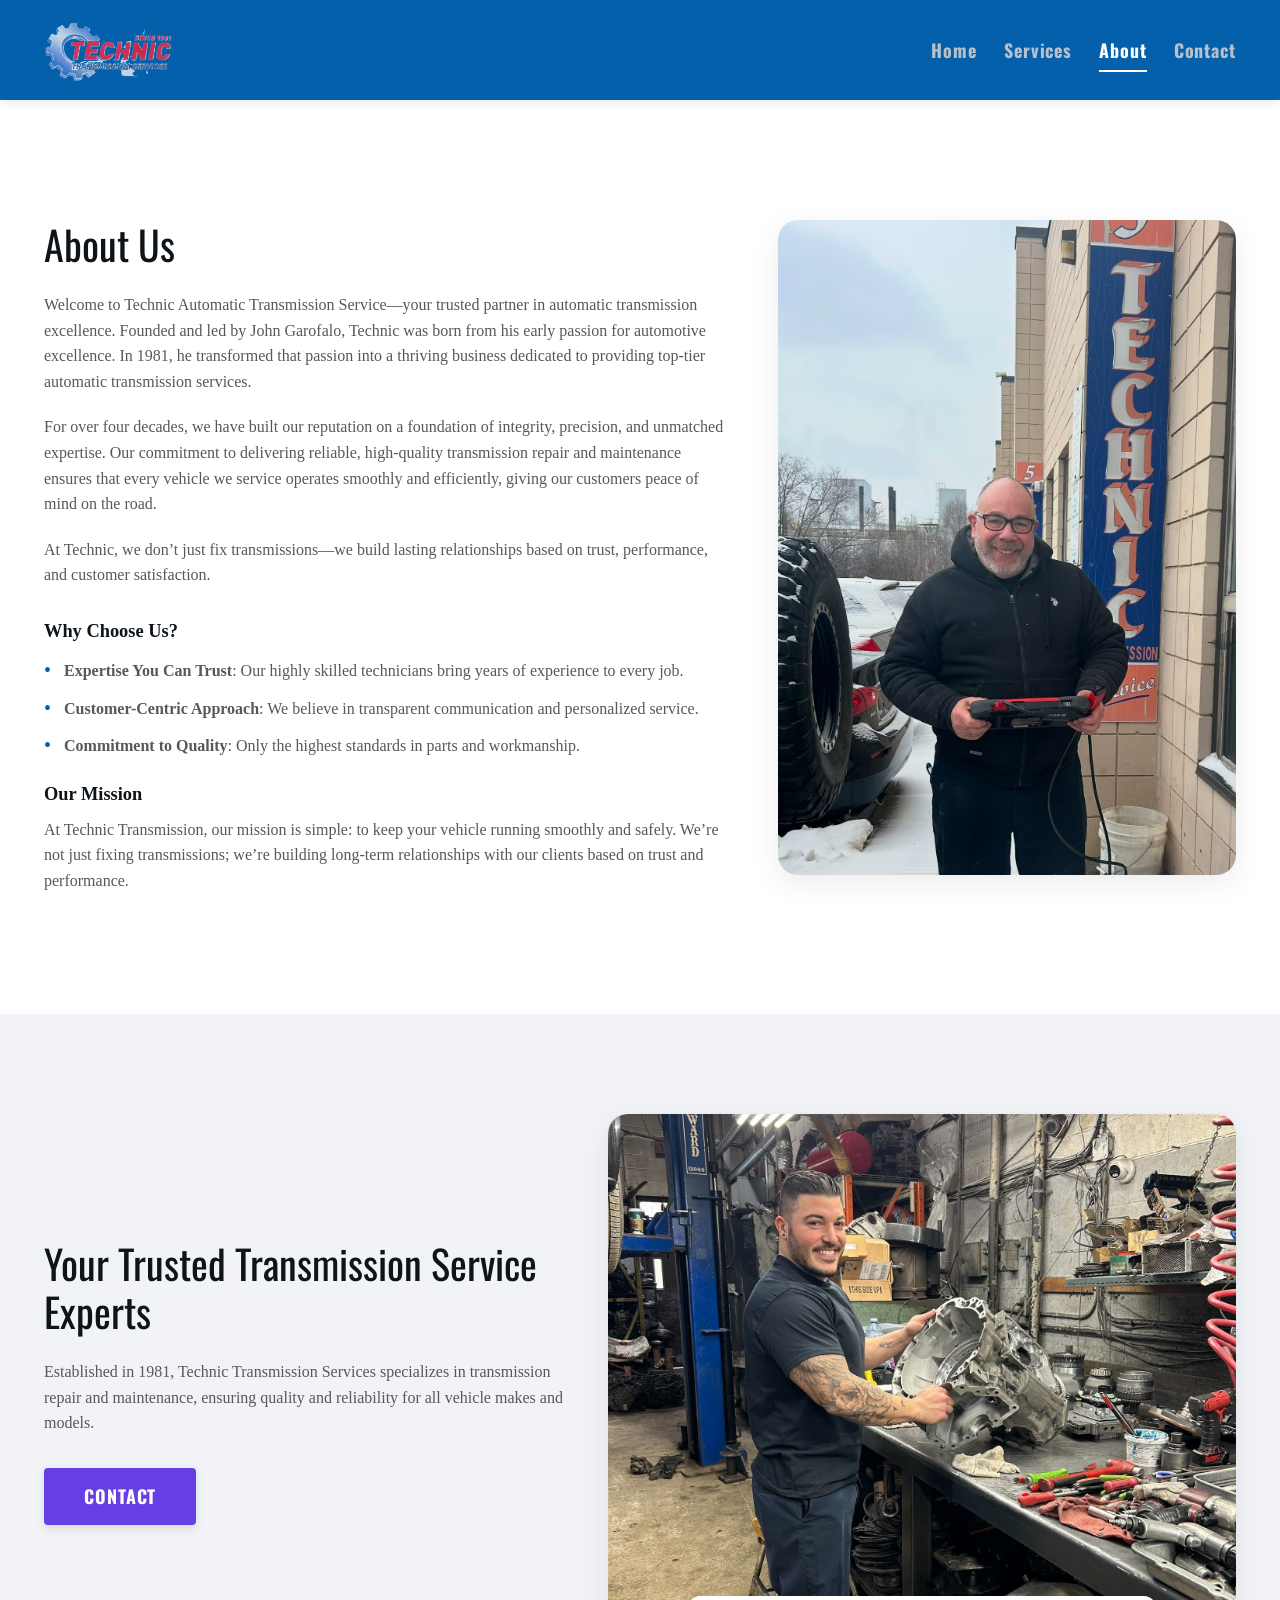
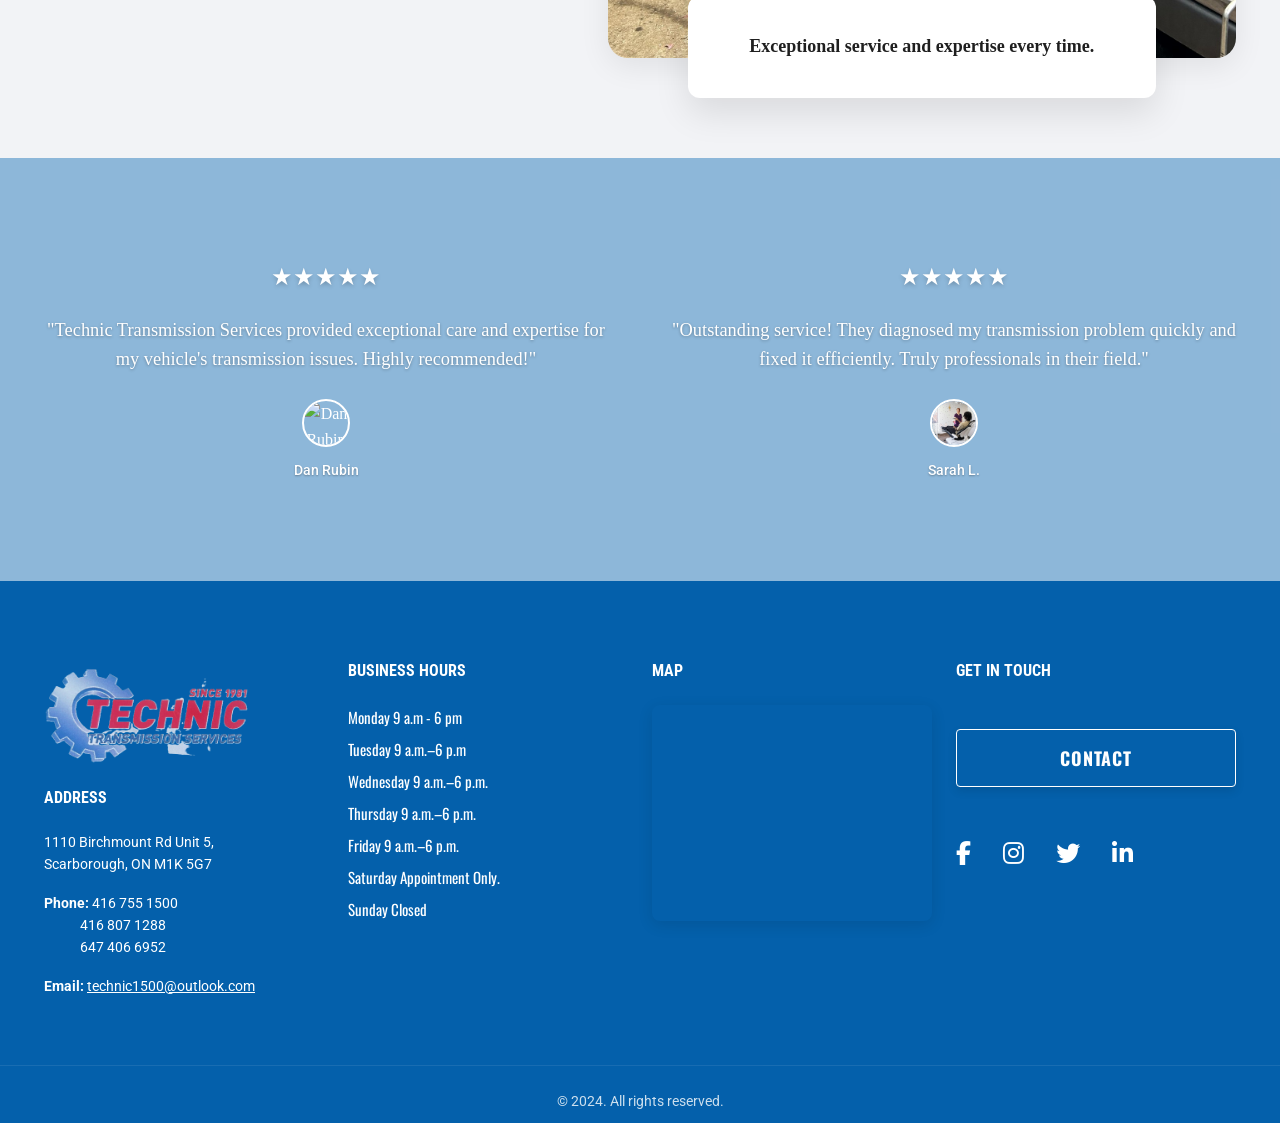
==== about.html @ 73900357 "Initial commit: Recreated technictransmission.com static clone with animations" ====
<!DOCTYPE html>
<html lang="en">
<head>
  <meta charset="utf-8">
  <meta name="viewport" content="width=device-width, initial-scale=1.0">
  <title>Expert Transmission Services Since 1981 - Technic Transmission</title>
  <meta name="description" content="Technic Transmission Services, established in 1981, specializes in transmission repair and maintenance. With decades of expertise, we ensure quality and reliability for all vehicle makes and models. Trust us for diagnostics, repairs, and full replacements.">
  <meta name="keywords" content="transmission services, automotive repair, quality maintenance">
  <link rel="canonical" href="https://technictransmission.com/about">
  
  <!-- Open Graph -->
  <meta property="og:url" content="https://technictransmission.com/about">
  <meta property="og:title" content="Expert Transmission Services Since 1981 - Technic Transmission">
  <meta property="og:description" content="Technic Transmission Services, established in 1981, specializes in transmission repair and maintenance. With decades of expertise, we ensure quality and reliability for all vehicle makes and models.">
  <meta property="og:type" content="website">
  <meta property="og:site_name" content="TECHNIC TRANSMISSION SERVICES">
  
  <!-- Font Awesome for Social Icons -->
  <link rel="stylesheet" href="https://cdnjs.cloudflare.com/ajax/libs/font-awesome/6.4.0/css/all.min.css">
  
  <!-- Stylesheets -->
  <link rel="stylesheet" href="css/style.css">
</head>
<body>

  <!-- Header Navigation -->
  <div class="header-wrapper">
    <header class="container">
      <a href="index.html" class="logo-link" id="nav-logo-link">
        <img src="assets/logo-technic-no-back-A1awnowZ25C1Ewwv.png" alt="TECHNIC TRANSMISSION SERVICES" class="logo">
      </a>
      <nav class="nav-desktop">
        <a href="index.html" id="nav-home">Home</a>
        <a href="services.html" id="nav-services">Services</a>
        <a href="about.html" class="active" id="nav-about">About</a>
        <a href="contact.html" id="nav-contact">Contact</a>
      </nav>
      <button class="mobile-nav-toggle" aria-label="Toggle Navigation" id="mobile-nav-toggle-btn">
        <span></span>
        <span></span>
        <span></span>
      </button>
    </header>
  </div>

  <!-- Mobile Navigation Drawer -->
  <div class="mobile-nav-drawer-overlay"></div>
  <div class="mobile-nav-drawer">
    <a href="index.html" id="mobile-nav-home">Home</a>
    <a href="services.html" id="mobile-nav-services">Services</a>
    <a href="about.html" class="active" id="mobile-nav-about">About</a>
    <a href="contact.html" id="mobile-nav-contact">Contact</a>
  </div>

  <!-- About Section (Main) -->
  <section class="section-padding block-light" style="margin-top: 20px;" id="about-us-sec">
    <div class="container about-section-grid reveal">
      <div class="about-content">
        <h3 id="about-title">About Us</h3>
        <p class="body" id="about-p-1">Welcome to Technic Automatic Transmission Service—your trusted partner in automatic transmission excellence. Founded and led by John Garofalo, Technic was born from his early passion for automotive excellence. In 1981, he transformed that passion into a thriving business dedicated to providing top-tier automatic transmission services.</p>
        <p class="body" id="about-p-2">For over four decades, we have built our reputation on a foundation of integrity, precision, and unmatched expertise. Our commitment to delivering reliable, high-quality transmission repair and maintenance ensures that every vehicle we service operates smoothly and efficiently, giving our customers peace of mind on the road.</p>
        <p class="body" id="about-p-3">At Technic, we don’t just fix transmissions—we build lasting relationships based on trust, performance, and customer satisfaction.</p>
        
        <h4 style="margin: 32px 0 16px; font-family: var(--font-body); font-weight: bold; font-size: 1.15rem;" id="why-choose-title">Why Choose Us?</h4>
        <ul id="why-choose-list">
          <li><strong>Expertise You Can Trust</strong>: Our highly skilled technicians bring years of experience to every job.</li>
          <li><strong>Customer-Centric Approach</strong>: We believe in transparent communication and personalized service.</li>
          <li><strong>Commitment to Quality</strong>: Only the highest standards in parts and workmanship.</li>
        </ul>
        
        <h4 style="margin: 24px 0 12px; font-family: var(--font-body); font-weight: bold; font-size: 1.15rem;" id="mission-title">Our Mission</h4>
        <p class="body" id="mission-p">At Technic Transmission, our mission is simple: to keep your vehicle running smoothly and safely. We’re not just fixing transmissions; we’re building long-term relationships with our clients based on trust and performance.</p>
      </div>
      <div class="about-image" id="about-img-box">
        <img src="assets/img_7250-AzG3MenNybFVEBEX.jpeg" alt="John Garofalo at Technic Automatic Transmission Service" id="about-img">
      </div>
    </div>
  </section>

  <!-- CTA Promo Section (Alternating Image: img_6449) -->
  <section class="section-padding block-grey" id="cta-promo-sec">
    <div class="container split-promo-section reveal">
      <div class="split-promo-left">
        <h3 id="promo-title">Your Trusted Transmission Service Experts</h3>
        <p id="promo-desc">Established in 1981, Technic Transmission Services specializes in transmission repair and maintenance, ensuring quality and reliability for all vehicle makes and models.</p>
        <div>
          <a href="contact.html" class="btn btn-accent" id="promo-contact-btn">Contact</a>
        </div>
      </div>
      <div class="split-promo-right" id="promo-img-box">
        <div class="split-promo-img-wrapper">
          <img src="assets/img_6449-AE0oZgbaqlcnMvZZ.jpeg" alt="Technic Transmission Service Gearbox Components" id="promo-img">
        </div>
        <div class="split-promo-overlay-card" id="promo-overlay-card">
          <h6 id="promo-overlay-text">Exceptional service and expertise every time.</h6>
        </div>
      </div>
    </div>
  </section>

  <!-- Testimonials Section -->
  <section class="section-padding testimonials-section" style="background-image: url('assets/generated-YanylOLv6pF3JOVj.png');" id="testimonials-sec">
    <div class="testimonials-overlay"></div>
    <div class="container testimonials-content reveal" id="testimonials-container">
      <div class="testimonial-item" id="testimonial-dan">
        <div class="testimonial-stars" id="testimonial-stars-dan">★★★★★</div>
        <p class="testimonial-text" id="testimonial-quote-dan">"Technic Transmission Services provided exceptional care and expertise for my vehicle's transmission issues. Highly recommended!"</p>
        <img src="assets/photo-1687891993617-ac3cf1e47c81" alt="Dan Rubin" class="testimonial-avatar" id="testimonial-avatar-dan">
        <div class="testimonial-author" id="testimonial-author-dan">Dan Rubin</div>
      </div>
      <div class="testimonial-item" id="testimonial-sarah">
        <div class="testimonial-stars" id="testimonial-stars-sarah">★★★★★</div>
        <p class="testimonial-text" id="testimonial-quote-sarah">"Outstanding service! They diagnosed my transmission problem quickly and fixed it efficiently. Truly professionals in their field."</p>
        <img src="assets/photo-1711397817860-743aa0dc0dc6" alt="Sarah L." class="testimonial-avatar" id="testimonial-avatar-sarah">
        <div class="testimonial-author" id="testimonial-author-sarah">Sarah L.</div>
      </div>
    </div>
  </section>

  <!-- Footer -->
  <footer class="footer-section" id="site-footer">
    <div class="container footer-grid">
      <!-- Col 1 -->
      <div class="footer-col" id="footer-col-1">
        <img src="assets/logo-technic-no-back-A1awnowZ25C1Ewwv.png" alt="TECHNIC TRANSMISSION SERVICES Logo" class="footer-logo" id="footer-logo-img">
        <h5>ADDRESS</h5>
        <div class="footer-address-col" id="footer-address-info">
          <p>1110 Birchmount Rd Unit 5,<br>Scarborough, ON M1K 5G7</p>
          <p style="margin-top: 16px;"><strong>Phone:</strong> 416 755 1500<br>&nbsp;&nbsp;&nbsp;&nbsp;&nbsp;&nbsp;&nbsp;&nbsp;&nbsp;&nbsp;&nbsp;&nbsp;416 807 1288<br>&nbsp;&nbsp;&nbsp;&nbsp;&nbsp;&nbsp;&nbsp;&nbsp;&nbsp;&nbsp;&nbsp;&nbsp;647 406 6952</p>
          <p style="margin-top: 16px;"><strong>Email:</strong> <a href="mailto:technic1500@outlook.com">technic1500@outlook.com</a></p>
        </div>
      </div>
      <!-- Col 2 -->
      <div class="footer-col footer-hours-col" id="footer-col-2">
        <h5>BUSINESS HOURS</h5>
        <p>Monday 9 a.m - 6 pm</p>
        <p>Tuesday 9 a.m.–6 p.m</p>
        <p>Wednesday 9 a.m.–6 p.m.</p>
        <p>Thursday 9 a.m.–6 p.m.</p>
        <p>Friday 9 a.m.–6 p.m.</p>
        <p>Saturday Appointment Only.</p>
        <p>Sunday Closed</p>
      </div>
      <!-- Col 3 -->
      <div class="footer-col" id="footer-col-3">
        <h5>MAP</h5>
        <div class="footer-map-col" id="footer-map-container">
          <iframe src="https://maps.google.com/maps?q=1110%20Birchmount%20Rd,%20Unit%205,Scarborough,ON%20M1K%205G7&t=m&z=13&ie=UTF8&output=embed" allowfullscreen="" loading="lazy" title="Technic Transmission Location Map"></iframe>
        </div>
      </div>
      <!-- Col 4 -->
      <div class="footer-col footer-social-btn-col" id="footer-col-4">
        <h5>GET IN TOUCH</h5>
        <a href="contact.html" class="btn btn-primary" style="width: 100%; border: 1px solid var(--color-white);" id="footer-contact-btn">Contact</a>
        <div class="footer-social-icons" style="margin-top: 24px;" id="footer-social-icons-box">
          <a href="#" aria-label="Facebook"><i class="fab fa-facebook-f"></i></a>
          <a href="#" aria-label="Instagram"><i class="fab fa-instagram"></i></a>
          <a href="#" aria-label="Twitter"><i class="fab fa-twitter"></i></a>
          <a href="#" aria-label="LinkedIn"><i class="fab fa-linkedin-in"></i></a>
        </div>
      </div>
    </div>
    <div class="footer-copyright" id="footer-copyright-bar">
      © 2024. All rights reserved.
    </div>
  </footer>

  <!-- Scripts -->
  <script src="js/script.js"></script>
</body>
</html>
---- css/style.css ----
/* Import Google Fonts */
@import url('https://fonts.googleapis.com/css2?family=Oswald:wght@400;500;700&family=Roboto+Condensed:wght@400;700&family=Roboto:wght@400;500;700&display=swap');

/* Color Variables and Typography */
:root {
  --color-blue: #0460ab;
  --color-blue-hover: #034b85;
  --color-light-blue: #b8c0cc;
  --color-primary: #673de6;
  --color-primary-hover: #5025d1;
  --color-dark: #0d141a;
  --color-gray: #56585e;
  --color-light-gray: #f2f3f6;
  --color-white: #ffffff;
  --color-border: #dadce0;
  
  --font-header: 'Oswald', sans-serif;
  --font-body: 'Georgia', serif;
  --font-ui: 'Roboto', sans-serif;
  --font-condensed: 'Roboto Condensed', sans-serif;
  
  --max-width: 1224px;
}

/* Reset and Global Styles */
* {
  box-sizing: border-box;
  margin: 0;
  padding: 0;
}

html {
  scroll-behavior: smooth;
}

body {
  font-family: var(--font-body);
  color: var(--color-gray);
  line-height: 1.6;
  background-color: var(--color-white);
  overflow-x: hidden;
}

h1, h2, h3, h4, h5, h6 {
  font-family: var(--font-header);
  color: var(--color-dark);
  font-weight: 400;
  line-height: 1.2;
}

h1 { font-size: 3rem; }
h2 { font-size: 2.5rem; }
h3 { font-size: 2.25rem; }
h4 { font-size: 1.75rem; }
h5 { font-size: 1.25rem; }
h6 { font-size: 1.1rem; }

a {
  text-decoration: none;
  color: inherit;
  transition: all 0.3s cubic-bezier(0.25, 0.8, 0.25, 1);
}

img {
  max-width: 100%;
  height: auto;
  display: block;
}

/* Scroll Reveal Base Classes */
.reveal {
  opacity: 0;
  transform: translateY(40px);
  transition: opacity 0.8s cubic-bezier(0.16, 1, 0.3, 1), transform 0.8s cubic-bezier(0.16, 1, 0.3, 1);
}

.reveal.visible {
  opacity: 1;
  transform: translateY(0);
}

.reveal-delay-1 { transition-delay: 0.1s; }
.reveal-delay-2 { transition-delay: 0.2s; }
.reveal-delay-3 { transition-delay: 0.3s; }

/* Layout Utilities */
.container {
  max-width: var(--max-width);
  margin: 0 auto;
  padding: 0 16px;
  width: 100%;
}

.section-padding {
  padding: 100px 0;
}

@media (max-width: 768px) {
  .section-padding {
    padding: 60px 16px;
  }
}

.text-center {
  text-align: center;
}

.text-left {
  text-align: left;
}

/* Sticky Header */
.header-wrapper {
  position: sticky;
  top: 0;
  z-index: 100;
  background-color: var(--color-blue);
  box-shadow: 0 2px 10px rgba(0, 0, 0, 0.1);
  transition: background-color 0.4s ease, height 0.4s ease;
}

header {
  height: 100px;
  display: flex;
  justify-content: space-between;
  align-items: center;
  transition: height 0.4s ease;
}

header .logo-link {
  display: flex;
  align-items: center;
}

header .logo {
  height: 64px;
  transition: height 0.4s ease, transform 0.3s ease;
}

header .logo:hover {
  transform: scale(1.05);
}

/* Nav Links */
nav.nav-desktop {
  display: flex;
  align-items: center;
  gap: 27px;
  height: 100%;
}

nav.nav-desktop a {
  font-family: var(--font-header);
  font-size: 18px;
  font-weight: 700;
  text-transform: none;
  color: var(--color-light-blue);
  letter-spacing: 0.05em;
  padding: 8px 0;
  position: relative;
}

nav.nav-desktop a:hover,
nav.nav-desktop a.active {
  color: var(--color-white);
}

nav.nav-desktop a::after {
  content: '';
  position: absolute;
  bottom: 0;
  left: 0;
  width: 0;
  height: 2px;
  background-color: var(--color-white);
  transition: width 0.3s cubic-bezier(0.25, 0.8, 0.25, 1);
}

nav.nav-desktop a:hover::after,
nav.nav-desktop a.active::after {
  width: 100%;
}

/* Mobile Nav Toggle */
.mobile-nav-toggle {
  display: none;
  background: none;
  border: none;
  cursor: pointer;
  padding: 8px;
  z-index: 200;
}

.mobile-nav-toggle span {
  display: block;
  width: 28px;
  height: 3px;
  background-color: var(--color-white);
  margin: 6px 0;
  transition: all 0.3s cubic-bezier(0.25, 0.8, 0.25, 1);
}

/* Hamburger menu open state */
.mobile-nav-toggle.open span:nth-child(1) {
  transform: translateY(9px) rotate(45deg);
}

.mobile-nav-toggle.open span:nth-child(2) {
  opacity: 0;
}

.mobile-nav-toggle.open span:nth-child(3) {
  transform: translateY(-9px) rotate(-45deg);
}

/* Mobile Nav Overlay Drawer */
.mobile-nav-drawer {
  position: fixed;
  top: 0;
  right: -100%;
  width: 75%;
  max-width: 320px;
  height: 100vh;
  background-color: var(--color-blue);
  z-index: 150;
  display: flex;
  flex-direction: column;
  padding: 120px 32px 40px;
  box-shadow: -5px 0 25px rgba(0,0,0,0.15);
  transition: right 0.4s cubic-bezier(0.16, 1, 0.3, 1);
}

.mobile-nav-drawer.open {
  right: 0;
}

.mobile-nav-drawer-overlay {
  position: fixed;
  top: 0;
  left: 0;
  width: 100vw;
  height: 100vh;
  background-color: rgba(0, 0, 0, 0.4);
  z-index: 140;
  opacity: 0;
  visibility: hidden;
  transition: all 0.3s ease;
}

.mobile-nav-drawer-overlay.open {
  opacity: 1;
  visibility: visible;
}

.mobile-nav-drawer a {
  font-family: var(--font-header);
  font-size: 24px;
  font-weight: 700;
  text-transform: uppercase;
  color: var(--color-light-blue);
  margin-bottom: 24px;
}

.mobile-nav-drawer a:hover,
.mobile-nav-drawer a.active {
  color: var(--color-white);
}

/* Responsive Header */
@media (max-width: 768px) {
  header {
    height: 76px;
  }
  header .logo {
    height: 36px;
  }
  nav.nav-desktop {
    display: none;
  }
  .mobile-nav-toggle {
    display: block;
  }
}

/* Premium Button Component */
.btn {
  display: inline-block;
  font-family: var(--font-header);
  font-size: 18px;
  font-weight: 700;
  text-transform: uppercase;
  padding: 14px 40px;
  border-radius: 4px;
  border: none;
  cursor: pointer;
  transition: all 0.3s cubic-bezier(0.25, 0.8, 0.25, 1);
  letter-spacing: 0.05em;
  text-align: center;
  position: relative;
  overflow: hidden;
  box-shadow: 0 4px 10px rgba(0,0,0,0.1);
  z-index: 1;
}

.btn-primary {
  background-color: var(--color-blue);
  color: var(--color-white);
}

.btn-primary::before {
  content: '';
  position: absolute;
  top: 0;
  left: 0;
  width: 100%;
  height: 100%;
  background: var(--color-blue-hover);
  z-index: -1;
  transform: scaleX(0);
  transform-origin: right;
  transition: transform 0.4s cubic-bezier(0.16, 1, 0.3, 1);
}

.btn-primary:hover {
  transform: translateY(-3px);
  box-shadow: 0 6px 15px rgba(0,0,0,0.15);
}

.btn-primary:hover::before {
  transform: scaleX(1);
  transform-origin: left;
}

.btn-accent {
  background-color: var(--color-primary);
  color: var(--color-white);
}

.btn-accent::before {
  content: '';
  position: absolute;
  top: 0;
  left: 0;
  width: 100%;
  height: 100%;
  background: var(--color-primary-hover);
  z-index: -1;
  transform: scaleX(0);
  transform-origin: right;
  transition: transform 0.4s cubic-bezier(0.16, 1, 0.3, 1);
}

.btn-accent:hover {
  transform: translateY(-3px);
  box-shadow: 0 6px 15px rgba(0,0,0,0.15);
}

.btn-accent:hover::before {
  transform: scaleX(1);
  transform-origin: left;
}

/* Forms */
.form-group {
  margin-bottom: 22px;
}

.form-label {
  display: block;
  font-family: var(--font-ui);
  font-size: 14px;
  font-weight: 500;
  margin-bottom: 6px;
  color: var(--color-dark);
}

.form-control {
  width: 100%;
  padding: 12px 16px;
  font-family: var(--font-ui);
  font-size: 15px;
  border: 1px solid var(--color-border);
  border-radius: 4px;
  background-color: var(--color-white);
  color: var(--color-dark);
  transition: border-color 0.3s ease, box-shadow 0.3s ease;
}

.form-control:focus {
  outline: none;
  border-color: var(--color-blue);
  box-shadow: 0 0 0 3px rgba(4, 96, 171, 0.15);
}

textarea.form-control {
  resize: vertical;
  min-height: 120px;
}

.form-error-msg {
  color: #ff3860;
  font-family: var(--font-ui);
  font-size: 12px;
  margin-top: 4px;
  display: none;
  animation: fadeIn 0.3s ease;
}

/* Form success card */
.form-success-card {
  display: none;
  background-color: var(--color-light-gray);
  border: 2px solid var(--color-blue);
  border-radius: 8px;
  padding: 40px;
  text-align: center;
  box-shadow: 0 10px 25px rgba(0,0,0,0.05);
  animation: scaleUp 0.4s cubic-bezier(0.16, 1, 0.3, 1) forwards;
}

.form-success-card h4 {
  margin-bottom: 12px;
  color: var(--color-blue);
}

/* General Layout Blocks */
.block-light {
  background-color: var(--color-white);
}

.block-grey {
  background-color: var(--color-light-gray);
}

/* 1. Hero Block styling (Home page) */
.hero-block {
  position: relative;
  background-size: cover;
  background-position: center;
  background-repeat: no-repeat;
  min-height: 776px;
  display: flex;
  flex-direction: column;
  justify-content: center;
}

.hero-overlay {
  position: absolute;
  top: 0;
  left: 0;
  width: 100%;
  height: 100%;
  background-color: rgba(0, 0, 0, 0.4); /* Overlay Opacity */
  z-index: 1;
}

.hero-content {
  position: relative;
  z-index: 2;
  text-align: center;
  color: var(--color-white);
  padding: 100px 0 200px;
  animation: fadeInDown 1s cubic-bezier(0.16, 1, 0.3, 1);
}

.hero-content h1 {
  font-size: 3.5rem;
  color: var(--color-white);
  margin-bottom: 24px;
  text-shadow: 0 2px 8px rgba(0,0,0,0.6);
  font-weight: 700;
  text-transform: uppercase;
  letter-spacing: 0.02em;
}

.hero-content .subtitle-1 {
  font-family: var(--font-header);
  font-size: 26px;
  font-weight: 500;
  text-transform: uppercase;
  margin-bottom: 12px;
  color: var(--color-white);
  text-shadow: 0 2px 4px rgba(0,0,0,0.6);
}

.hero-content .subtitle-2 {
  font-family: var(--font-header);
  font-size: 24px;
  font-weight: 500;
  text-transform: uppercase;
  color: var(--color-white);
  text-shadow: 0 2px 4px rgba(0,0,0,0.6);
}

/* Service box overlays in hero bottom */
.hero-cards-row {
  position: absolute;
  bottom: 0;
  left: 50%;
  transform: translate(-50%, 50%);
  width: 100%;
  max-width: var(--max-width);
  display: grid;
  grid-template-columns: repeat(3, 1fr);
  gap: 16px;
  padding: 0 16px;
  z-index: 5;
  animation: heroCardsFadeInUp 1s cubic-bezier(0.16, 1, 0.3, 1) 0.2s both;
}

.hero-card {
  background-color: var(--color-blue);
  color: var(--color-white);
  padding: 40px 32px;
  text-align: center;
  box-shadow: 0 10px 30px rgba(0,0,0,0.15);
  display: flex;
  flex-direction: column;
  justify-content: center;
  align-items: center;
  min-height: 174px;
  transition: transform 0.3s cubic-bezier(0.25, 0.8, 0.25, 1), box-shadow 0.3s ease;
  border-radius: 4px;
  cursor: default;
}

.hero-card:hover {
  transform: translateY(-8px);
  box-shadow: 0 15px 35px rgba(0,0,0,0.25);
  background-color: var(--color-blue-hover);
}

.hero-card h6 {
  font-size: 20px;
  font-weight: 700;
  text-transform: none;
  margin-bottom: 12px;
  color: var(--color-white);
  font-family: var(--font-header);
  transition: transform 0.3s ease;
}

.hero-card:hover h6 {
  transform: scale(1.05);
}

.hero-card p {
  font-family: var(--font-header);
  font-size: 15px;
  font-weight: 400;
  opacity: 0.9;
}

/* Adjust margins on section under hero due to cards overlap */
.section-under-hero {
  padding-top: 180px;
}

@media (max-width: 768px) {
  .hero-block {
    min-height: auto;
  }
  .hero-content {
    padding: 60px 16px 220px;
  }
  .hero-content h1 {
    font-size: 2.2rem;
  }
  .hero-content .subtitle-1,
  .hero-content .subtitle-2 {
    font-size: 18px;
  }
  .hero-cards-row {
    position: relative;
    transform: none;
    left: 0;
    grid-template-columns: 1fr;
    gap: 16px;
    padding: 0 16px;
    margin-top: -180px;
    margin-bottom: 40px;
    animation: fadeInUpMobile 1s cubic-bezier(0.16, 1, 0.3, 1) 0.2s both;
  }
  .section-under-hero {
    padding-top: 40px;
  }
}

/* 2. Split/Promotional Section with Image, Text and Overlay Shape Card */
.split-promo-section {
  display: flex;
  align-items: stretch;
  gap: 40px;
}

.split-promo-left {
  flex: 1;
  display: flex;
  flex-direction: column;
  justify-content: center;
}

.split-promo-left h3 {
  font-size: 2.5rem;
  margin-bottom: 24px;
}

.split-promo-left p {
  margin-bottom: 32px;
}

.split-promo-right {
  flex: 1.2;
  position: relative;
}

.split-promo-img-wrapper {
  width: 100%;
  height: 544px;
  border-radius: 20px;
  overflow: hidden;
  box-shadow: 0 8px 30px rgba(0,0,0,0.08);
}

.split-promo-img-wrapper img {
  width: 100%;
  height: 100%;
  object-fit: cover;
  transition: transform 0.6s cubic-bezier(0.25, 0.8, 0.25, 1);
}

.split-promo-right:hover .split-promo-img-wrapper img {
  transform: scale(1.04);
}

/* Floating White card */
.split-promo-overlay-card {
  position: absolute;
  bottom: -40px;
  left: 80px;
  right: 80px;
  background-color: var(--color-white);
  border-radius: 12px;
  padding: 40px;
  box-shadow: 0 15px 35px rgba(0,0,0,0.1);
  text-align: center;
  transition: transform 0.3s cubic-bezier(0.25, 0.8, 0.25, 1), box-shadow 0.3s ease;
}

.split-promo-right:hover .split-promo-overlay-card {
  transform: translateY(-5px);
  box-shadow: 0 20px 40px rgba(0,0,0,0.15);
}

.split-promo-overlay-card h6 {
  font-size: 18px;
  font-weight: 700;
  color: #1f1f1f;
  font-family: var(--font-body);
}

@media (max-width: 992px) {
  .split-promo-section {
    flex-direction: column;
    gap: 56px;
  }
  .split-promo-img-wrapper {
    height: 376px;
  }
  .split-promo-overlay-card {
    position: relative;
    bottom: 0;
    left: 0;
    right: 0;
    margin-top: -30px;
    padding: 30px 20px;
  }
}

/* 3. About Section (Home page / about.html) */
.about-section-grid {
  display: grid;
  grid-template-columns: 1.2fr 0.8fr;
  gap: 48px;
}

.about-content h3 {
  font-size: 2.5rem;
  margin-bottom: 24px;
}

.about-content p.body {
  margin-bottom: 20px;
}

.about-content strong {
  font-weight: 700;
}

.about-content ul {
  list-style: none;
  margin-bottom: 24px;
}

.about-content li {
  margin-bottom: 12px;
  padding-left: 20px;
  position: relative;
  transition: transform 0.2s ease;
}

.about-content li:hover {
  transform: translateX(4px);
}

.about-content li::before {
  content: '•';
  position: absolute;
  left: 0;
  color: var(--color-blue);
  font-size: 20px;
  line-height: 1;
  top: 2px;
}

.about-image {
  border-radius: 20px;
  overflow: hidden;
  height: 655px;
  box-shadow: 0 8px 30px rgba(0,0,0,0.08);
}

.about-image img {
  width: 100%;
  height: 100%;
  object-fit: cover;
  transition: transform 0.6s cubic-bezier(0.25, 0.8, 0.25, 1);
}

.about-image:hover img {
  transform: scale(1.03);
}

@media (max-width: 768px) {
  .about-section-grid {
    grid-template-columns: 1fr;
    gap: 32px;
  }
  .about-image {
    height: 376px;
  }
}

/* 4. Services Grid (2 Columns, Home Page / services.html) */
.services-section-intro {
  max-width: 650px;
  margin: 0 auto 56px;
  text-align: center;
}

.services-section-intro h3 {
  font-size: 2.5rem;
  margin-bottom: 16px;
}

.services-grid-2col {
  display: grid;
  grid-template-columns: 1fr 1fr;
  gap: 32px;
}

.service-card-2 {
  background-color: var(--color-white);
  border-radius: 12px;
  overflow: hidden;
  box-shadow: 0 4px 20px rgba(0,0,0,0.05);
  display: flex;
  flex-direction: column;
  transition: transform 0.3s cubic-bezier(0.25, 0.8, 0.25, 1), box-shadow 0.3s ease;
}

.service-card-2:hover {
  transform: translateY(-8px);
  box-shadow: 0 15px 35px rgba(0,0,0,0.1);
}

.service-card-2 img {
  height: 304px;
  width: 100%;
  object-fit: cover;
  transition: transform 0.6s cubic-bezier(0.25, 0.8, 0.25, 1);
}

.service-card-2:hover img {
  transform: scale(1.05);
}

.service-card-2-content {
  padding: 40px;
  text-align: center;
  flex-grow: 1;
}

.service-card-2-content h6 {
  font-size: 22px;
  font-weight: 700;
  margin-bottom: 16px;
  color: var(--color-dark);
  transition: color 0.3s ease;
}

.service-card-2:hover .service-card-2-content h6 {
  color: var(--color-blue);
}

.service-card-2-content p {
  color: var(--color-gray);
  font-size: 15px;
}

@media (max-width: 768px) {
  .services-grid-2col {
    grid-template-columns: 1fr;
    gap: 24px;
  }
  .service-card-2 img {
    height: 224px;
  }
  .service-card-2-content {
    padding: 24px;
  }
}

/* 5. Testimonial Section with Stars */
.testimonials-section {
  position: relative;
  background-size: cover;
  background-position: center;
  background-attachment: fixed;
  color: var(--color-white);
}

.testimonials-overlay {
  position: absolute;
  top: 0;
  left: 0;
  width: 100%;
  height: 100%;
  background-color: rgba(4, 96, 171, 0.45); /* Overlay opacity 45% with Header Blue */
  z-index: 1;
}

.testimonials-content {
  position: relative;
  z-index: 2;
  display: grid;
  grid-template-columns: 1fr 1fr;
  gap: 64px;
}

.testimonial-item {
  text-align: center;
  display: flex;
  flex-direction: column;
  align-items: center;
  transition: transform 0.3s cubic-bezier(0.25, 0.8, 0.25, 1);
}

.testimonial-item:hover {
  transform: scale(1.02);
}

.testimonial-stars {
  font-size: 24px;
  color: var(--color-white);
  margin-bottom: 20px;
  text-shadow: 0 2px 4px rgba(0,0,0,0.2);
}

.testimonial-text {
  font-family: var(--font-body);
  font-size: 1.15rem;
  margin-bottom: 24px;
  line-height: 1.6;
  text-shadow: 0 1px 3px rgba(0,0,0,0.3);
}

.testimonial-avatar {
  width: 48px;
  height: 48px;
  border-radius: 50%;
  object-fit: cover;
  margin-bottom: 12px;
  border: 2px solid var(--color-white);
  transition: transform 0.4s ease;
}

.testimonial-item:hover .testimonial-avatar {
  transform: rotate(10deg) scale(1.1);
}

.testimonial-author {
  font-family: var(--font-ui);
  font-weight: 500;
  font-size: 14px;
  text-shadow: 0 1px 2px rgba(0,0,0,0.3);
}

@media (max-width: 768px) {
  .testimonials-content {
    grid-template-columns: 1fr;
    gap: 48px;
  }
  .testimonial-avatar {
    width: 54px;
    height: 54px;
  }
}

/* 6. Gallery Section (Home page / services.html) */
.gallery-grid {
  display: grid;
  grid-template-columns: repeat(4, 1fr);
  gap: 24px;
  margin-top: 40px;
}

.gallery-item {
  height: 480px;
  border-radius: 15px;
  overflow: hidden;
  cursor: pointer;
  box-shadow: 0 4px 15px rgba(0,0,0,0.05);
  position: relative;
}

.gallery-item img {
  width: 100%;
  height: 100%;
  object-fit: cover;
  transition: transform 0.5s cubic-bezier(0.25, 0.8, 0.25, 1);
}

.gallery-item:hover img {
  transform: scale(1.06);
}

.gallery-overlay-hover {
  position: absolute;
  top: 0;
  left: 0;
  width: 100%;
  height: 100%;
  background-color: rgba(4, 96, 171, 0.35);
  opacity: 0;
  display: flex;
  justify-content: center;
  align-items: center;
  transition: opacity 0.3s ease;
}

/* Visual cue for lightbox zoom */
.gallery-overlay-hover::before {
  content: '\f00e';
  font-family: 'Font Awesome 6 Free';
  font-weight: 900;
  color: var(--color-white);
  font-size: 28px;
  transform: scale(0.6);
  transition: transform 0.3s cubic-bezier(0.175, 0.885, 0.32, 1.275);
}

.gallery-item:hover .gallery-overlay-hover {
  opacity: 1;
}

.gallery-item:hover .gallery-overlay-hover::before {
  transform: scale(1);
}

@media (max-width: 992px) {
  .gallery-grid {
    grid-template-columns: repeat(2, 1fr);
    gap: 16px;
  }
  .gallery-item {
    height: 200px;
  }
}

/* Lightbox Modal */
.lightbox-modal {
  position: fixed;
  top: 0;
  left: 0;
  width: 100vw;
  height: 100vh;
  background-color: rgba(0, 0, 0, 0.92);
  z-index: 500;
  display: flex;
  justify-content: center;
  align-items: center;
  opacity: 0;
  visibility: hidden;
  transition: opacity 0.3s ease, visibility 0.3s ease;
  backdrop-filter: blur(5px);
}

.lightbox-modal.open {
  opacity: 1;
  visibility: visible;
}

.lightbox-content {
  position: relative;
  max-width: 90%;
  max-height: 85%;
  transform: scale(0.9);
  transition: transform 0.4s cubic-bezier(0.16, 1, 0.3, 1);
}

.lightbox-modal.open .lightbox-content {
  transform: scale(1);
}

.lightbox-content img {
  max-width: 100%;
  max-height: 80vh;
  box-shadow: 0 15px 50px rgba(0,0,0,0.8);
  border-radius: 6px;
}

.lightbox-close {
  position: absolute;
  top: -48px;
  right: 0;
  color: var(--color-white);
  font-size: 36px;
  background: none;
  border: none;
  cursor: pointer;
  transition: transform 0.2s ease, color 0.2s ease;
}

.lightbox-close:hover {
  transform: scale(1.1) rotate(90deg);
  color: var(--color-light-blue);
}

/* 7. Footer Layout */
footer.footer-section {
  background-color: var(--color-blue);
  color: var(--color-white);
  padding: 80px 0 40px;
  font-family: var(--font-condensed);
}

.footer-grid {
  display: grid;
  grid-template-columns: 1fr 1fr 1fr 1fr;
  gap: 24px;
  margin-bottom: 56px;
}

.footer-col {
  display: flex;
  flex-direction: column;
}

.footer-logo {
  max-width: 208px;
  margin-bottom: 24px;
  transition: transform 0.3s ease;
}

.footer-logo:hover {
  transform: translateY(-3px);
}

.footer-col h5 {
  font-family: var(--font-condensed);
  font-size: 16px;
  font-weight: 700;
  margin-bottom: 24px;
  text-transform: uppercase;
  color: var(--color-white);
}

.footer-address-col p {
  font-family: var(--font-ui);
  font-size: 14px;
  margin-bottom: 12px;
}

.footer-address-col a {
  color: var(--color-white);
  text-decoration: underline;
}

.footer-address-col a:hover {
  color: var(--color-light-blue);
}

.footer-hours-col p {
  font-family: var(--font-header);
  font-size: 15px;
  font-weight: 400;
  margin-bottom: 8px;
}

.footer-map-col {
  border-radius: 8px;
  overflow: hidden;
  height: 216px;
  box-shadow: 0 4px 15px rgba(0,0,0,0.1);
  transition: transform 0.3s ease;
}

.footer-map-col:hover {
  transform: scale(1.02);
}

.footer-map-col iframe {
  width: 100%;
  height: 100%;
  border: 0;
}

.footer-social-btn-col {
  display: flex;
  flex-direction: column;
  gap: 24px;
  align-items: flex-start;
}

.footer-social-icons {
  display: flex;
  gap: 32px;
}

.footer-social-icons a {
  color: var(--color-white);
  font-size: 24px;
  transition: transform 0.3s cubic-bezier(0.25, 0.8, 0.25, 1), color 0.3s ease;
}

.footer-social-icons a:hover {
  color: var(--color-light-blue);
  transform: translateY(-4px) scale(1.1);
}

.footer-copyright {
  border-top: 1px solid rgba(255, 255, 255, 0.1);
  padding-top: 24px;
  text-align: center;
  font-family: var(--font-ui);
  font-size: 14px;
  opacity: 0.8;
}

@media (max-width: 992px) {
  .footer-grid {
    grid-template-columns: repeat(2, 1fr);
    gap: 40px;
  }
}

@media (max-width: 768px) {
  footer.footer-section {
    padding: 40px 16px 24px;
  }
  .footer-grid {
    grid-template-columns: 1fr;
    gap: 32px;
    text-align: center;
  }
  .footer-col {
    align-items: center;
  }
  .footer-logo {
    margin: 0 auto 24px;
  }
  .footer-social-btn-col {
    align-items: center;
  }
}

/* 8. Services Page (services.html) specific styling */
.services-hero {
  background-size: cover;
  background-position: center;
  height: 480px;
  display: flex;
  flex-direction: column;
  justify-content: center;
  position: relative;
  text-align: center;
  color: var(--color-white);
}

.services-hero-overlay {
  position: absolute;
  top: 0;
  left: 0;
  width: 100%;
  height: 100%;
  background-color: rgba(4, 96, 171, 0.35); /* overlay opacity 0.35 */
  z-index: 1;
}

.services-hero-content {
  position: relative;
  z-index: 2;
  animation: fadeInDown 0.8s cubic-bezier(0.16, 1, 0.3, 1);
}

.services-hero-content h1 {
  color: var(--color-white);
  margin-bottom: 16px;
  font-family: var(--font-body);
}

.services-hero-content p {
  max-width: 503px;
  margin: 0 auto;
  font-size: 18px;
}

/* 3-column Service Box grid */
.services-overview-grid {
  display: grid;
  grid-template-columns: repeat(3, 1fr);
  gap: 16px;
}

.services-overview-card {
  background-color: var(--color-white);
  border-radius: 12px;
  box-shadow: 0 4px 20px rgba(0,0,0,0.05);
  display: flex;
  flex-direction: column;
  overflow: hidden;
  transition: transform 0.3s cubic-bezier(0.25, 0.8, 0.25, 1), box-shadow 0.3s ease;
}

.services-overview-card:hover {
  transform: translateY(-8px);
  box-shadow: 0 15px 35px rgba(0,0,0,0.12);
}

.services-overview-card img {
  height: 304px;
  width: 100%;
  object-fit: cover;
  transition: transform 0.6s cubic-bezier(0.25, 0.8, 0.25, 1);
}

.services-overview-card:hover img {
  transform: scale(1.04);
}

.services-overview-card-content {
  padding: 40px 30px;
  text-align: left;
  flex-grow: 1;
}

.services-overview-card-content h6 {
  font-size: 20px;
  font-weight: 700;
  margin-bottom: 16px;
  color: var(--color-dark);
  transition: color 0.3s ease;
}

.services-overview-card:hover .services-overview-card-content h6 {
  color: var(--color-blue);
}

.services-overview-card-content p {
  color: var(--color-gray);
  font-size: 15px;
}

@media (max-width: 992px) {
  .services-overview-grid {
    grid-template-columns: 1fr;
    gap: 24px;
  }
}

/* Detailed alternating services grid */
.services-detailed-row {
  display: flex;
  align-items: center;
  gap: 48px;
  margin-bottom: 80px;
}

.services-detailed-row:slice(even) {
  flex-direction: row-reverse;
}

.services-detailed-media {
  flex: 1.2;
  border-radius: 12px;
  overflow: hidden;
  height: 360px;
  box-shadow: 0 6px 20px rgba(0,0,0,0.05);
}

.services-detailed-media img {
  width: 100%;
  height: 100%;
  object-fit: cover;
}

.services-detailed-desc {
  flex: 1.8;
}

.services-detailed-desc h5 {
  font-size: 22px;
  font-weight: 700;
  margin-bottom: 16px;
  color: var(--color-dark);
}

.services-detailed-desc p {
  font-size: 16px;
}

@media (max-width: 768px) {
  .services-detailed-row,
  .services-detailed-row:nth-child(even) {
    flex-direction: column;
    gap: 24px;
    margin-bottom: 48px;
  }
  .services-detailed-media {
    width: 100%;
    height: 240px;
  }
  .services-detailed-desc {
    text-align: center;
  }
}

/* 9. Contact Page Layout */
.contact-grid {
  display: grid;
  grid-template-columns: 1fr 1.2fr;
  gap: 64px;
}

.contact-info {
  animation: fadeInLeft 0.8s cubic-bezier(0.16, 1, 0.3, 1);
}

.contact-info h1 {
  font-size: 3.5rem;
  margin-bottom: 16px;
}

.contact-info .lead {
  font-size: 16px;
  color: var(--color-gray);
  margin-bottom: 40px;
}

.contact-detail-row {
  display: flex;
  margin-bottom: 24px;
  transition: transform 0.2s ease;
}

.contact-detail-row:hover {
  transform: translateX(4px);
}

.contact-detail-label {
  flex: 0 0 100px;
  font-family: var(--font-body);
  font-size: 16px;
  font-weight: 700;
  color: var(--color-dark);
}

.contact-detail-value {
  flex-grow: 1;
  font-family: var(--font-body);
  font-size: 15px;
}

.contact-form-container {
  background-color: var(--color-white);
  border-radius: 8px;
  padding: 24px;
  animation: fadeInRight 0.8s cubic-bezier(0.16, 1, 0.3, 1);
}

@media (max-width: 768px) {
  .contact-grid {
    grid-template-columns: 1fr;
    gap: 40px;
  }
  .contact-info {
    text-align: left;
  }
  .contact-detail-row {
    flex-direction: column;
    gap: 4px;
  }
  .contact-detail-label {
    flex: none;
  }
  .contact-form-container {
    padding: 0;
  }
}

/* Keyframe Animations */
@keyframes fadeIn {
  from { opacity: 0; }
  to { opacity: 1; }
}

@keyframes fadeInDown {
  from { opacity: 0; transform: translateY(-30px); }
  to { opacity: 1; transform: translateY(0); }
}

@keyframes fadeInUp {
  from { opacity: 0; transform: translateY(30px); }
  to { opacity: 1; transform: translateY(0); }
}

@keyframes fadeInLeft {
  from { opacity: 0; transform: translateX(-30px); }
  to { opacity: 1; transform: translateX(0); }
}

@keyframes fadeInRight {
  from { opacity: 0; transform: translateX(30px); }
  to { opacity: 1; transform: translateX(0); }
}

@keyframes scaleUp {
  from { opacity: 0; transform: scale(0.95); }
  to { opacity: 1; transform: scale(1); }
}

@keyframes heroCardsFadeInUp {
  from {
    opacity: 0;
    transform: translate(-50%, calc(50% + 30px));
  }
  to {
    opacity: 1;
    transform: translate(-50%, 50%);
  }
}

@keyframes fadeInUpMobile {
  from {
    opacity: 0;
    transform: translateY(30px);
  }
  to {
    opacity: 1;
    transform: translateY(0);
  }
}
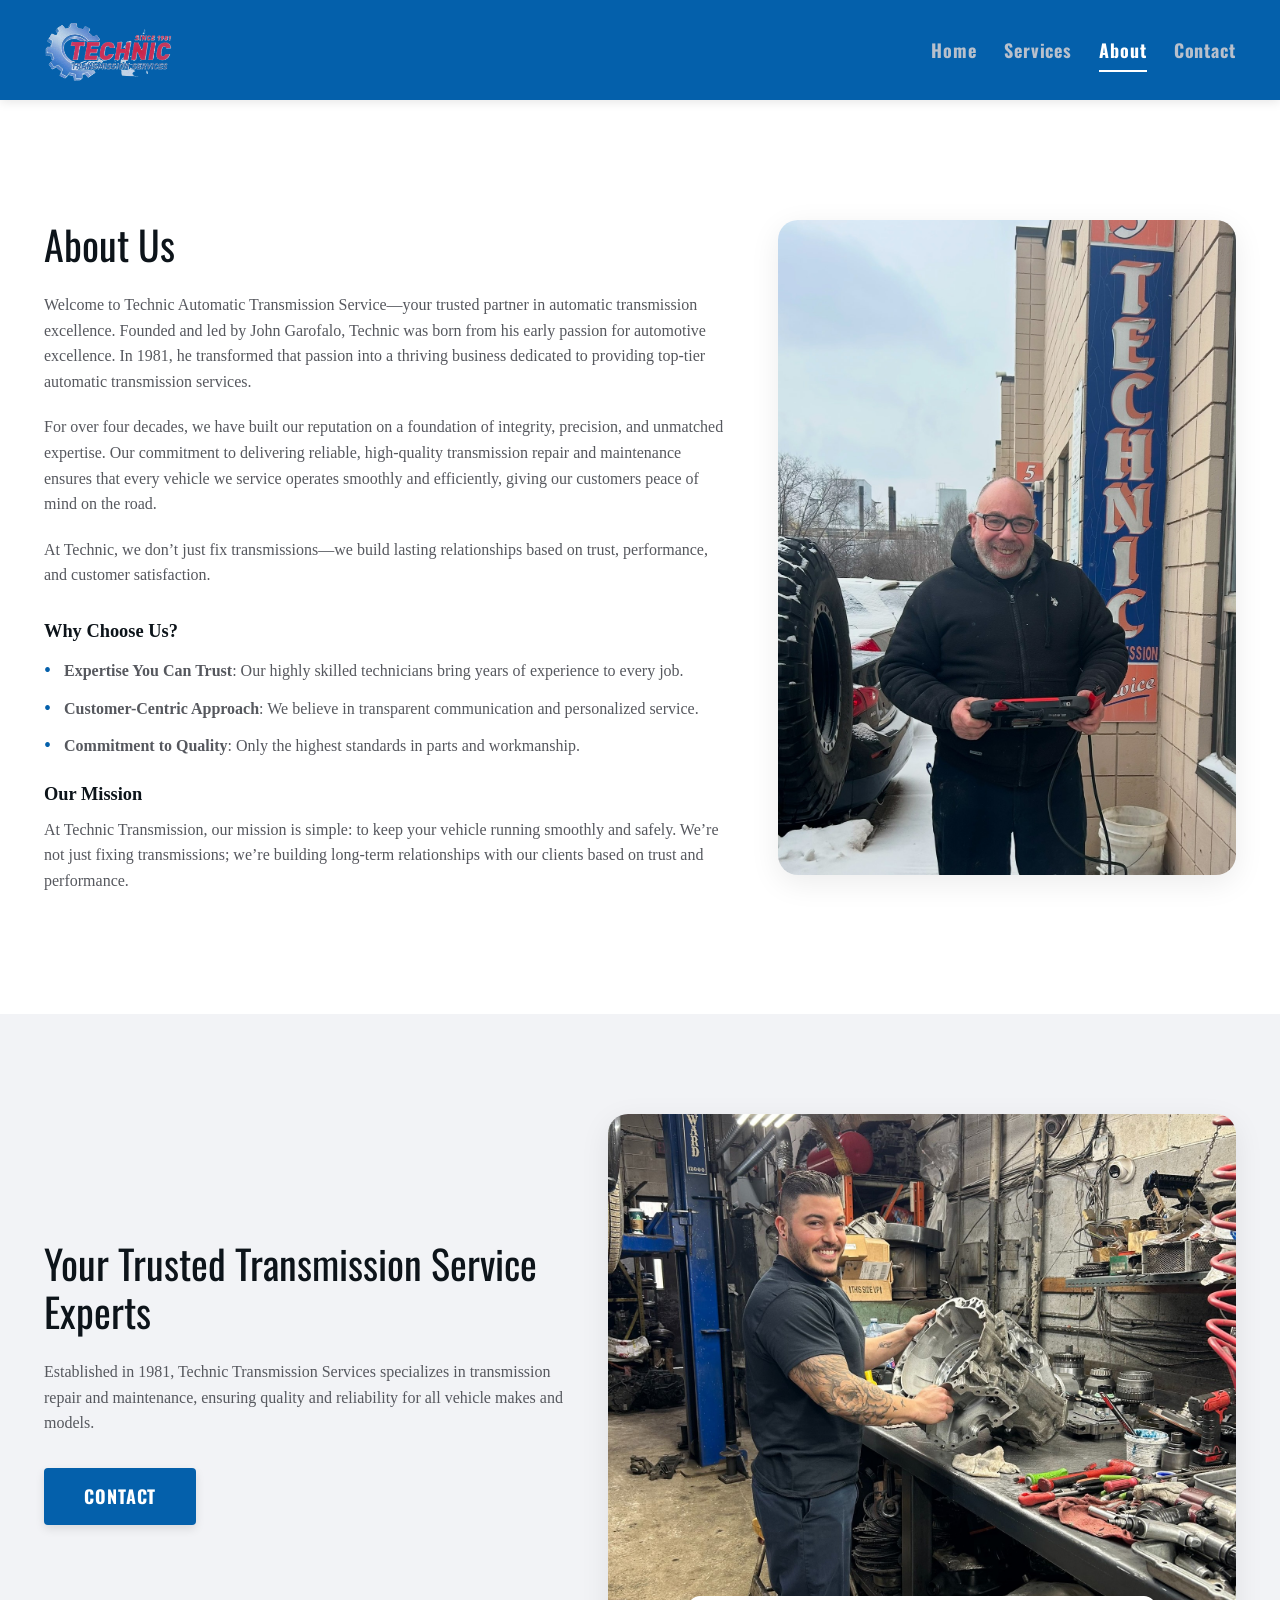
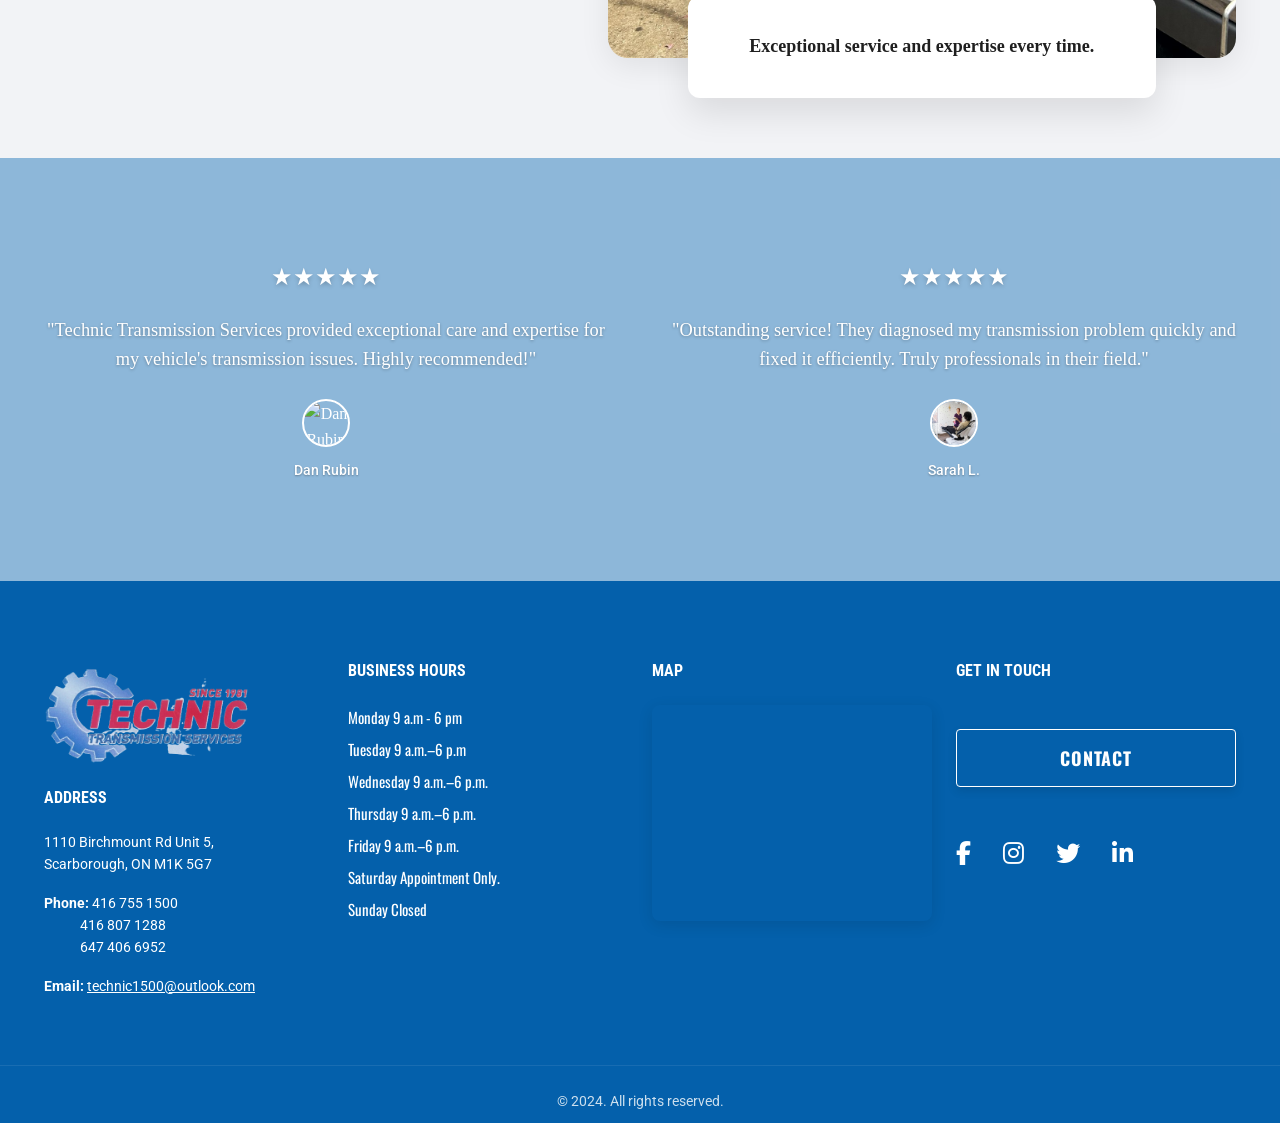
==== commit 24abb343: "Change CTA and Submit button colors to branding blue for consistency" ====
--- a/about.html
+++ b/about.html
@@ -84,7 +84,7 @@
         <h3 id="promo-title">Your Trusted Transmission Service Experts</h3>
         <p id="promo-desc">Established in 1981, Technic Transmission Services specializes in transmission repair and maintenance, ensuring quality and reliability for all vehicle makes and models.</p>
         <div>
-          <a href="contact.html" class="btn btn-accent" id="promo-contact-btn">Contact</a>
+          <a href="contact.html" class="btn btn-primary" id="promo-contact-btn">Contact</a>
         </div>
       </div>
       <div class="split-promo-right" id="promo-img-box">
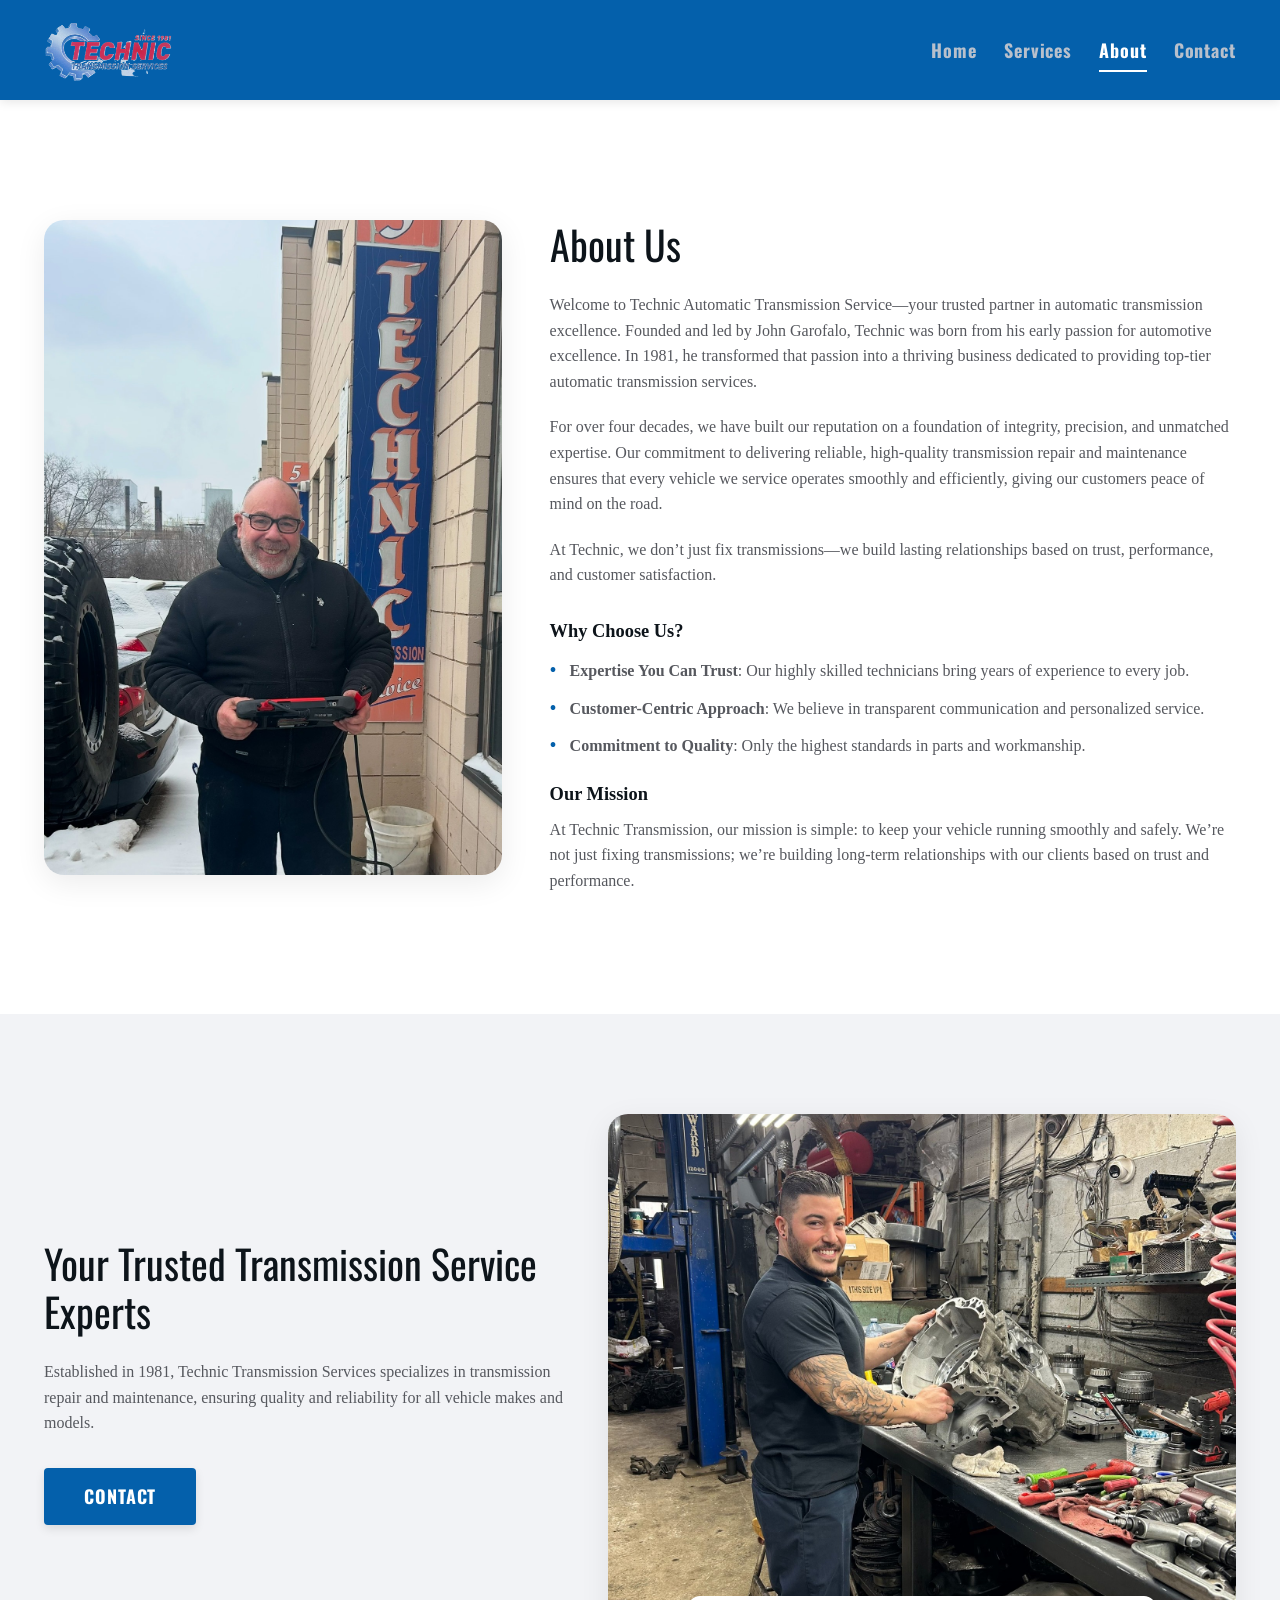
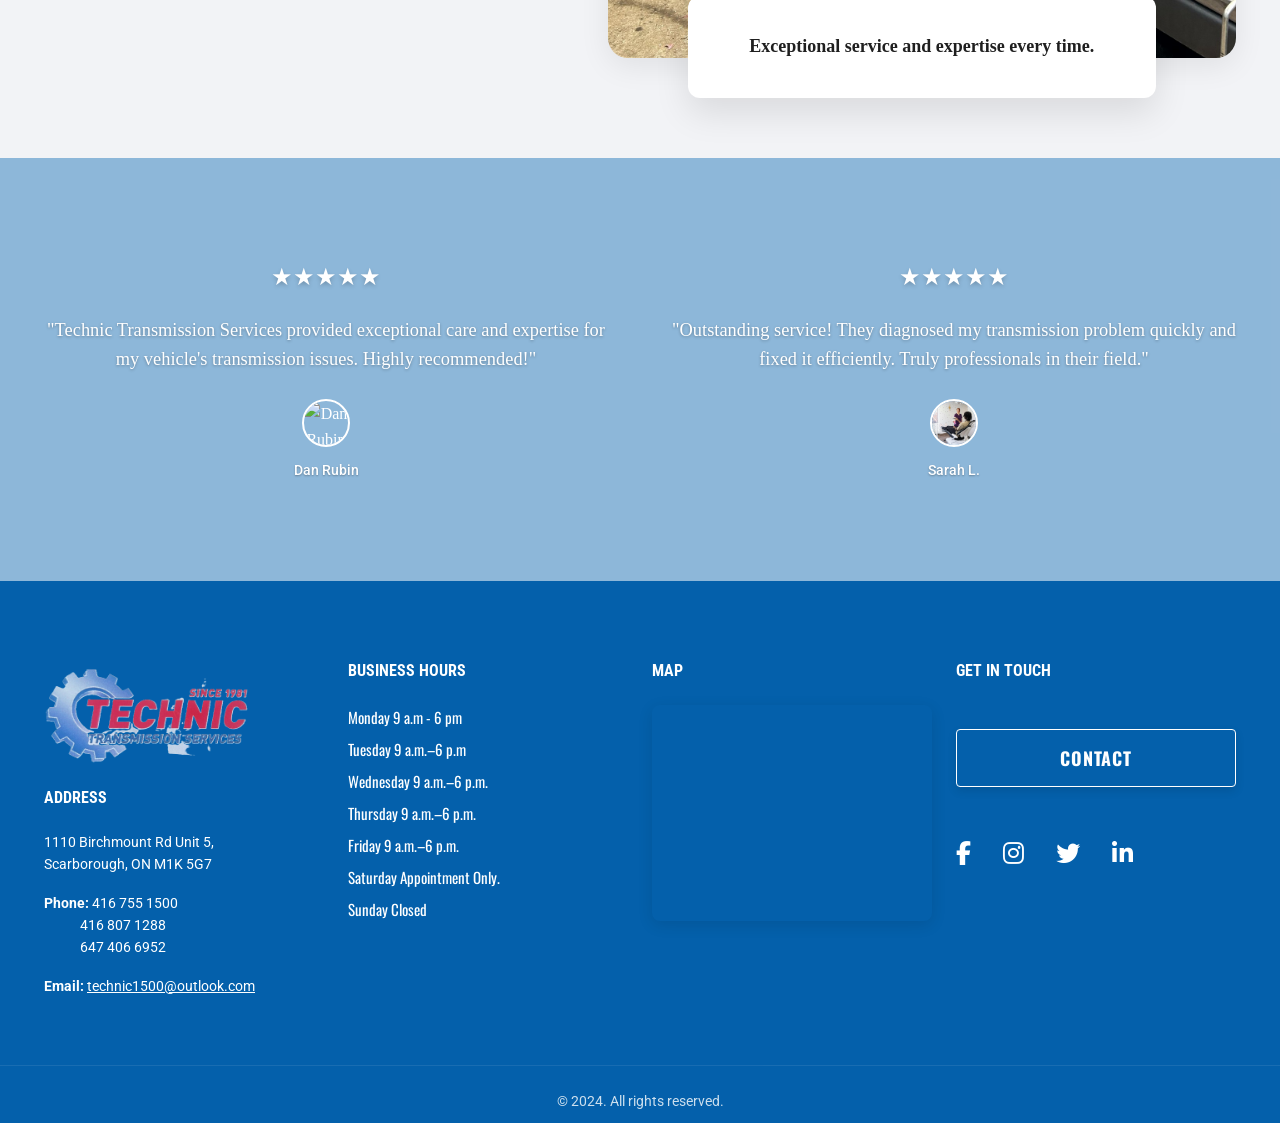
==== commit a47edde4: "Swap About Us section columns (image left, text right)" ====
--- a/about.html
+++ b/about.html
@@ -55,6 +55,9 @@
   <!-- About Section (Main) -->
   <section class="section-padding block-light" style="margin-top: 20px;" id="about-us-sec">
     <div class="container about-section-grid reveal">
+      <div class="about-image" id="about-img-box">
+        <img src="assets/img_7250-AzG3MenNybFVEBEX.jpeg" alt="John Garofalo at Technic Automatic Transmission Service" id="about-img">
+      </div>
       <div class="about-content">
         <h3 id="about-title">About Us</h3>
         <p class="body" id="about-p-1">Welcome to Technic Automatic Transmission Service—your trusted partner in automatic transmission excellence. Founded and led by John Garofalo, Technic was born from his early passion for automotive excellence. In 1981, he transformed that passion into a thriving business dedicated to providing top-tier automatic transmission services.</p>
@@ -70,9 +73,6 @@
         
         <h4 style="margin: 24px 0 12px; font-family: var(--font-body); font-weight: bold; font-size: 1.15rem;" id="mission-title">Our Mission</h4>
         <p class="body" id="mission-p">At Technic Transmission, our mission is simple: to keep your vehicle running smoothly and safely. We’re not just fixing transmissions; we’re building long-term relationships with our clients based on trust and performance.</p>
-      </div>
-      <div class="about-image" id="about-img-box">
-        <img src="assets/img_7250-AzG3MenNybFVEBEX.jpeg" alt="John Garofalo at Technic Automatic Transmission Service" id="about-img">
       </div>
     </div>
   </section>
--- a/css/style.css
+++ b/css/style.css
@@ -680,7 +680,7 @@
 /* 3. About Section (Home page / about.html) */
 .about-section-grid {
   display: grid;
-  grid-template-columns: 1.2fr 0.8fr;
+  grid-template-columns: 0.8fr 1.2fr;
   gap: 48px;
 }
 
